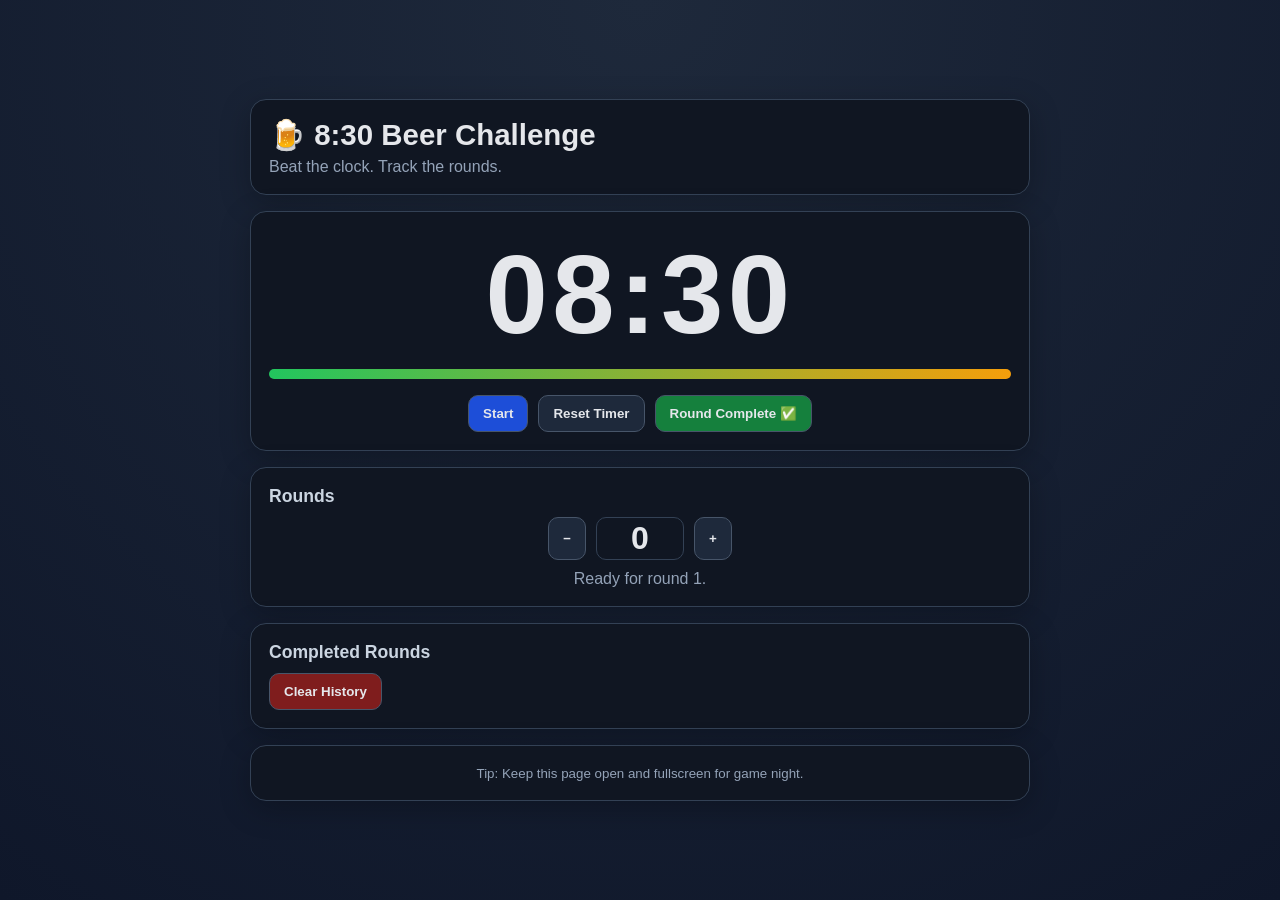
==== beer-830-challenge/index.html @ fb4b625d "Add 8:30 beer challenge countdown web app" ====
<!doctype html>
<html lang="en">
<head>
  <meta charset="UTF-8" />
  <meta name="viewport" content="width=device-width, initial-scale=1.0" />
  <title>8:30 Beer Challenge</title>
  <link rel="stylesheet" href="styles.css" />
</head>
<body>
  <main class="app">
    <header>
      <h1>🍺 8:30 Beer Challenge</h1>
      <p class="subtitle">Beat the clock. Track the rounds.</p>
    </header>

    <section class="timer-card">
      <div id="timer" class="timer">08:30</div>
      <div class="progress-wrap">
        <div id="progressBar" class="progress-bar"></div>
      </div>
      <div class="controls">
        <button id="startPauseBtn" class="primary">Start</button>
        <button id="resetBtn">Reset Timer</button>
        <button id="roundDoneBtn" class="success">Round Complete ✅</button>
      </div>
    </section>

    <section class="rounds-card">
      <h2>Rounds</h2>
      <div class="rounds-row">
        <button id="minusRoundBtn">−</button>
        <div id="roundCount" class="round-count">0</div>
        <button id="plusRoundBtn">+</button>
      </div>
      <p id="statusText" class="status">Ready for round 1.</p>
    </section>

    <section class="history-card">
      <h2>Completed Rounds</h2>
      <ul id="historyList"></ul>
      <button id="clearHistoryBtn" class="danger">Clear History</button>
    </section>

    <footer>
      <small>Tip: Keep this page open and fullscreen for game night.</small>
    </footer>
  </main>

  <script src="script.js"></script>
</body>
</html>
---- beer-830-challenge/styles.css ----
:root {
  --bg: #0f172a;
  --card: #111827;
  --text: #e5e7eb;
  --muted: #94a3b8;
  --accent: #f59e0b;
  --accent2: #22c55e;
  --danger: #ef4444;
}

* { box-sizing: border-box; }
body {
  margin: 0;
  min-height: 100vh;
  font-family: Inter, Segoe UI, Roboto, Arial, sans-serif;
  color: var(--text);
  background: radial-gradient(circle at top, #1e293b, var(--bg));
  display: grid;
  place-items: center;
  padding: 24px;
}

.app {
  width: min(780px, 96vw);
  display: grid;
  gap: 16px;
}

header, .timer-card, .rounds-card, .history-card, footer {
  background: color-mix(in hsl, var(--card), black 10%);
  border: 1px solid #334155;
  border-radius: 16px;
  padding: 18px;
  box-shadow: 0 8px 30px rgba(0,0,0,.25);
}

h1 { margin: 0; font-size: clamp(1.4rem, 2.3vw, 2.1rem); }
.subtitle { margin: 6px 0 0; color: var(--muted); }

.timer {
  font-size: clamp(3rem, 12vw, 7rem);
  font-weight: 800;
  letter-spacing: 0.04em;
  text-align: center;
}

.progress-wrap {
  width: 100%;
  height: 10px;
  background: #1f2937;
  border-radius: 999px;
  overflow: hidden;
  margin: 10px 0 16px;
}

.progress-bar {
  width: 100%;
  height: 100%;
  background: linear-gradient(90deg, var(--accent2), var(--accent));
  transition: width 0.25s linear;
}

.controls, .rounds-row {
  display: flex;
  gap: 10px;
  flex-wrap: wrap;
  justify-content: center;
}

button {
  border: 1px solid #475569;
  background: #1e293b;
  color: var(--text);
  border-radius: 10px;
  padding: 10px 14px;
  font-weight: 600;
  cursor: pointer;
}

button:hover { filter: brightness(1.15); }
.primary { background: #1d4ed8; }
.success { background: #15803d; }
.danger { background: #7f1d1d; }

.round-count {
  min-width: 88px;
  text-align: center;
  font-size: 2rem;
  font-weight: 800;
  padding: 2px 10px;
  border: 1px solid #334155;
  border-radius: 10px;
}

.status { text-align: center; color: var(--muted); margin: 10px 0 0; }

h2 { margin: 0 0 10px; font-size: 1.1rem; color: #cbd5e1; }
#historyList { margin: 0; padding-left: 20px; color: #d1d5db; }
#historyList li { margin: 6px 0; }

footer { text-align: center; color: var(--muted); }

.flash {
  animation: flash 1s ease-in-out infinite;
}

@keyframes flash {
  0%, 100% { color: #fff; text-shadow: 0 0 0 transparent; }
  50% { color: #fecaca; text-shadow: 0 0 24px rgba(239,68,68,.8); }
}
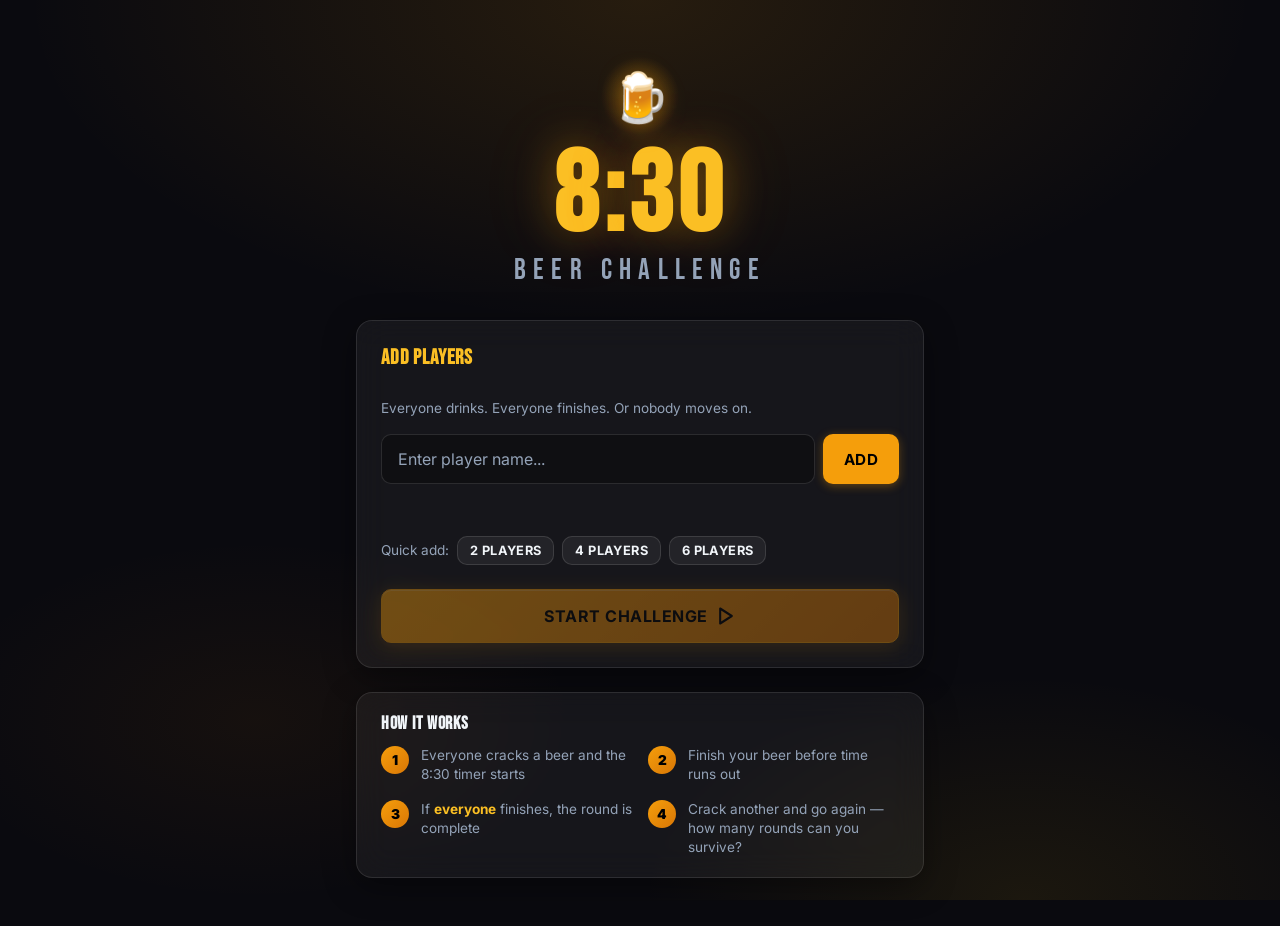
==== commit f4f78a34: "Redesign 8:30 Beer Challenge with immersive game experience Complete rebuild with player management," ====
--- a/beer-830-challenge/index.html
+++ b/beer-830-challenge/index.html
@@ -4,47 +4,182 @@
   <meta charset="UTF-8" />
   <meta name="viewport" content="width=device-width, initial-scale=1.0" />
   <title>8:30 Beer Challenge</title>
+  <link rel="preconnect" href="https://fonts.googleapis.com" />
+  <link rel="preconnect" href="https://fonts.gstatic.com" crossorigin />
+  <link href="https://fonts.googleapis.com/css2?family=Bebas+Neue&family=Inter:wght@400;600;700;900&display=swap" rel="stylesheet" />
   <link rel="stylesheet" href="styles.css" />
 </head>
 <body>
-  <main class="app">
-    <header>
-      <h1>🍺 8:30 Beer Challenge</h1>
-      <p class="subtitle">Beat the clock. Track the rounds.</p>
+
+  <!-- Animated background layers -->
+  <div class="bg-gradient"></div>
+  <canvas id="bubbleCanvas" class="bubble-canvas"></canvas>
+
+  <!-- Confetti canvas (hidden until celebration) -->
+  <canvas id="confettiCanvas" class="confetti-canvas"></canvas>
+
+  <!-- ========== SCREEN: SETUP ========== -->
+  <div id="setupScreen" class="screen active">
+    <div class="logo-section">
+      <div class="beer-icon-wrap">
+        <div class="beer-icon">🍺</div>
+      </div>
+      <h1 class="logo-title">8<span class="colon-blink">:</span>30</h1>
+      <p class="logo-sub">BEER CHALLENGE</p>
+    </div>
+
+    <div class="glass-card setup-card">
+      <h2>Add Players</h2>
+      <p class="hint">Everyone drinks. Everyone finishes. Or nobody moves on.</p>
+
+      <div class="player-input-row">
+        <input type="text" id="playerNameInput" placeholder="Enter player name..." maxlength="20" autocomplete="off" />
+        <button id="addPlayerBtn" class="btn btn-amber">Add</button>
+      </div>
+
+      <div id="playerList" class="player-chips"></div>
+
+      <div class="quick-add">
+        <span class="hint">Quick add:</span>
+        <button class="btn btn-ghost btn-sm" data-quick="2">2 Players</button>
+        <button class="btn btn-ghost btn-sm" data-quick="4">4 Players</button>
+        <button class="btn btn-ghost btn-sm" data-quick="6">6 Players</button>
+      </div>
+
+      <button id="startGameBtn" class="btn btn-primary btn-lg" disabled>
+        <span>Start Challenge</span>
+        <svg width="20" height="20" viewBox="0 0 24 24" fill="none" stroke="currentColor" stroke-width="2.5" stroke-linecap="round" stroke-linejoin="round"><polygon points="5 3 19 12 5 21 5 3"/></svg>
+      </button>
+    </div>
+
+    <div class="rules-card glass-card">
+      <h3>How It Works</h3>
+      <div class="rules-grid">
+        <div class="rule">
+          <div class="rule-num">1</div>
+          <p>Everyone cracks a beer and the 8:30 timer starts</p>
+        </div>
+        <div class="rule">
+          <div class="rule-num">2</div>
+          <p>Finish your beer before time runs out</p>
+        </div>
+        <div class="rule">
+          <div class="rule-num">3</div>
+          <p>If <strong>everyone</strong> finishes, the round is complete</p>
+        </div>
+        <div class="rule">
+          <div class="rule-num">4</div>
+          <p>Crack another and go again — how many rounds can you survive?</p>
+        </div>
+      </div>
+    </div>
+  </div>
+
+  <!-- ========== SCREEN: GAME ========== -->
+  <div id="gameScreen" class="screen">
+    <header class="game-header">
+      <div class="header-left">
+        <span class="round-badge" id="roundBadge">ROUND 1</span>
+      </div>
+      <h1 class="header-title">8<span class="colon-blink">:</span>30</h1>
+      <button id="menuBtn" class="btn btn-ghost btn-icon" title="Menu">
+        <svg width="22" height="22" viewBox="0 0 24 24" fill="none" stroke="currentColor" stroke-width="2" stroke-linecap="round"><line x1="3" y1="6" x2="21" y2="6"/><line x1="3" y1="12" x2="21" y2="12"/><line x1="3" y1="18" x2="21" y2="18"/></svg>
+      </button>
     </header>
 
-    <section class="timer-card">
-      <div id="timer" class="timer">08:30</div>
-      <div class="progress-wrap">
-        <div id="progressBar" class="progress-bar"></div>
+    <!-- Timer Section -->
+    <div class="timer-section">
+      <div class="timer-ring-wrap">
+        <svg class="timer-ring" viewBox="0 0 200 200">
+          <circle class="timer-ring-bg" cx="100" cy="100" r="90" />
+          <circle class="timer-ring-progress" id="timerRingProgress" cx="100" cy="100" r="90" />
+        </svg>
+        <div class="timer-inner">
+          <div class="timer-display" id="timerDisplay">08:30</div>
+          <div class="timer-label" id="timerLabel">TAP TO START</div>
+        </div>
       </div>
-      <div class="controls">
-        <button id="startPauseBtn" class="primary">Start</button>
-        <button id="resetBtn">Reset Timer</button>
-        <button id="roundDoneBtn" class="success">Round Complete ✅</button>
+    </div>
+
+    <!-- Beer Glass Fill Visual -->
+    <div class="beer-glass-section">
+      <div class="beer-glass">
+        <div class="beer-fill" id="beerFill">
+          <div class="beer-foam"></div>
+          <div class="beer-liquid"></div>
+        </div>
+        <div class="glass-shine"></div>
       </div>
-    </section>
+      <p class="beer-label" id="beerLabel">Full beer — ready to drink!</p>
+    </div>
 
-    <section class="rounds-card">
-      <h2>Rounds</h2>
-      <div class="rounds-row">
-        <button id="minusRoundBtn">−</button>
-        <div id="roundCount" class="round-count">0</div>
-        <button id="plusRoundBtn">+</button>
+    <!-- Controls -->
+    <div class="controls-row">
+      <button id="startPauseBtn" class="btn btn-primary btn-lg">
+        <svg class="icon-play" width="22" height="22" viewBox="0 0 24 24" fill="none" stroke="currentColor" stroke-width="2.5" stroke-linecap="round" stroke-linejoin="round"><polygon points="5 3 19 12 5 21 5 3"/></svg>
+        <svg class="icon-pause" width="22" height="22" viewBox="0 0 24 24" fill="none" stroke="currentColor" stroke-width="2.5" stroke-linecap="round"><line x1="6" y1="4" x2="6" y2="20"/><line x1="18" y1="4" x2="18" y2="20"/></svg>
+        <span id="startPauseText">Start</span>
+      </button>
+      <button id="resetBtn" class="btn btn-ghost btn-lg">Reset</button>
+    </div>
+
+    <!-- Players Grid -->
+    <div class="glass-card players-card">
+      <h2>Players <span id="survivorCount" class="survivor-count"></span></h2>
+      <div id="playersGrid" class="players-grid"></div>
+    </div>
+
+    <!-- Round Complete Button -->
+    <button id="roundCompleteBtn" class="btn btn-success btn-xl round-complete-btn">
+      <span>Everyone Finished! Next Round</span>
+      <svg width="24" height="24" viewBox="0 0 24 24" fill="none" stroke="currentColor" stroke-width="2.5" stroke-linecap="round" stroke-linejoin="round"><polyline points="20 6 9 17 4 12"/></svg>
+    </button>
+
+    <!-- History -->
+    <div class="glass-card history-card">
+      <h2>Round History</h2>
+      <div id="historyList" class="history-list">
+        <p class="hint">No rounds completed yet. Let's go!</p>
       </div>
-      <p id="statusText" class="status">Ready for round 1.</p>
-    </section>
+    </div>
+  </div>
 
-    <section class="history-card">
-      <h2>Completed Rounds</h2>
-      <ul id="historyList"></ul>
-      <button id="clearHistoryBtn" class="danger">Clear History</button>
-    </section>
+  <!-- ========== SCREEN: GAME OVER ========== -->
+  <div id="gameOverScreen" class="screen">
+    <div class="game-over-content">
+      <div class="trophy">🏆</div>
+      <h1 class="game-over-title">Challenge Complete!</h1>
+      <div class="final-stats glass-card">
+        <div class="stat-big">
+          <span class="stat-number" id="finalRounds">0</span>
+          <span class="stat-label">Rounds Survived</span>
+        </div>
+        <div class="stat-big">
+          <span class="stat-number" id="finalBeers">0</span>
+          <span class="stat-label">Total Beers</span>
+        </div>
+        <div class="stat-big">
+          <span class="stat-number" id="finalTime">0:00</span>
+          <span class="stat-label">Total Time</span>
+        </div>
+      </div>
+      <div id="finalPlayerStats" class="final-player-stats"></div>
+      <div class="game-over-actions">
+        <button id="playAgainBtn" class="btn btn-primary btn-lg">Play Again</button>
+        <button id="newPlayersBtn" class="btn btn-ghost btn-lg">New Players</button>
+      </div>
+    </div>
+  </div>
 
-    <footer>
-      <small>Tip: Keep this page open and fullscreen for game night.</small>
-    </footer>
-  </main>
+  <!-- ========== MENU OVERLAY ========== -->
+  <div id="menuOverlay" class="overlay">
+    <div class="overlay-content glass-card">
+      <h2>Menu</h2>
+      <button id="endGameBtn" class="btn btn-danger btn-lg btn-full">End Challenge</button>
+      <button id="resetGameBtn" class="btn btn-ghost btn-lg btn-full">Reset Current Round</button>
+      <button id="closeMenuBtn" class="btn btn-ghost btn-lg btn-full">Close</button>
+    </div>
+  </div>
 
   <script src="script.js"></script>
 </body>
--- a/beer-830-challenge/styles.css
+++ b/beer-830-challenge/styles.css
@@ -1,110 +1,785 @@
+/* ============================
+   8:30 BEER CHALLENGE — STYLES
+   ============================ */
+
 :root {
-  --bg: #0f172a;
-  --card: #111827;
-  --text: #e5e7eb;
-  --muted: #94a3b8;
-  --accent: #f59e0b;
-  --accent2: #22c55e;
-  --danger: #ef4444;
-}
-
-* { box-sizing: border-box; }
+  --bg-dark: #0a0a0f;
+  --bg-mid: #12121a;
+  --amber: #f59e0b;
+  --amber-light: #fbbf24;
+  --amber-glow: rgba(245, 158, 11, 0.35);
+  --gold: #eab308;
+  --beer: #d97706;
+  --foam: #fef3c7;
+  --green: #22c55e;
+  --green-glow: rgba(34, 197, 94, 0.3);
+  --red: #ef4444;
+  --red-glow: rgba(239, 68, 68, 0.3);
+  --text: #f1f5f9;
+  --text-dim: #94a3b8;
+  --glass-bg: rgba(255, 255, 255, 0.05);
+  --glass-border: rgba(255, 255, 255, 0.1);
+  --glass-shadow: 0 8px 32px rgba(0, 0, 0, 0.4);
+  --radius: 16px;
+  --radius-sm: 10px;
+  --radius-xs: 6px;
+  --transition: 0.3s cubic-bezier(0.4, 0, 0.2, 1);
+}
+
+/* ---- RESET ---- */
+*, *::before, *::after { box-sizing: border-box; margin: 0; padding: 0; }
+
+html {
+  scroll-behavior: smooth;
+  -webkit-tap-highlight-color: transparent;
+}
+
 body {
-  margin: 0;
-  min-height: 100vh;
-  font-family: Inter, Segoe UI, Roboto, Arial, sans-serif;
+  font-family: 'Inter', system-ui, -apple-system, sans-serif;
   color: var(--text);
-  background: radial-gradient(circle at top, #1e293b, var(--bg));
+  background: var(--bg-dark);
+  min-height: 100dvh;
+  overflow-x: hidden;
+  -webkit-font-smoothing: antialiased;
+}
+
+/* ---- BACKGROUNDS ---- */
+.bg-gradient {
+  position: fixed;
+  inset: 0;
+  z-index: 0;
+  background:
+    radial-gradient(ellipse 80% 60% at 50% 0%, rgba(245, 158, 11, 0.12) 0%, transparent 60%),
+    radial-gradient(ellipse 60% 50% at 80% 100%, rgba(234, 179, 8, 0.08) 0%, transparent 50%),
+    radial-gradient(ellipse 50% 40% at 20% 80%, rgba(217, 119, 6, 0.06) 0%, transparent 50%),
+    var(--bg-dark);
+  pointer-events: none;
+}
+
+.bubble-canvas {
+  position: fixed;
+  inset: 0;
+  z-index: 1;
+  pointer-events: none;
+  opacity: 0.5;
+}
+
+.confetti-canvas {
+  position: fixed;
+  inset: 0;
+  z-index: 100;
+  pointer-events: none;
+}
+
+/* ---- SCREENS ---- */
+.screen {
+  position: relative;
+  z-index: 10;
+  display: none;
+  flex-direction: column;
+  align-items: center;
+  gap: 24px;
+  padding: 24px 16px 48px;
+  max-width: 600px;
+  margin: 0 auto;
+  min-height: 100dvh;
+}
+.screen.active { display: flex; }
+
+/* ---- GLASS CARD ---- */
+.glass-card {
+  width: 100%;
+  background: var(--glass-bg);
+  border: 1px solid var(--glass-border);
+  border-radius: var(--radius);
+  padding: 24px;
+  backdrop-filter: blur(16px);
+  -webkit-backdrop-filter: blur(16px);
+  box-shadow: var(--glass-shadow);
+}
+
+/* ---- TYPOGRAPHY ---- */
+h1, h2, h3 { font-family: 'Bebas Neue', 'Inter', sans-serif; letter-spacing: 0.04em; }
+h2 { font-size: 1.3rem; color: var(--amber-light); margin-bottom: 12px; }
+h3 { font-size: 1.1rem; color: var(--text); margin-bottom: 8px; }
+.hint { color: var(--text-dim); font-size: 0.85rem; line-height: 1.5; }
+
+/* ---- BUTTONS ---- */
+.btn {
+  display: inline-flex;
+  align-items: center;
+  justify-content: center;
+  gap: 8px;
+  padding: 12px 20px;
+  border: 1px solid transparent;
+  border-radius: var(--radius-sm);
+  font-family: 'Inter', sans-serif;
+  font-weight: 700;
+  font-size: 0.95rem;
+  cursor: pointer;
+  transition: all var(--transition);
+  white-space: nowrap;
+  text-transform: uppercase;
+  letter-spacing: 0.03em;
+  position: relative;
+  overflow: hidden;
+}
+.btn:active { transform: scale(0.96); }
+.btn:disabled { opacity: 0.4; pointer-events: none; }
+
+.btn-primary {
+  background: linear-gradient(135deg, var(--amber), var(--beer));
+  color: #000;
+  border-color: var(--amber);
+  box-shadow: 0 4px 20px var(--amber-glow), inset 0 1px 0 rgba(255,255,255,0.2);
+}
+.btn-primary:hover { box-shadow: 0 6px 30px var(--amber-glow), inset 0 1px 0 rgba(255,255,255,0.3); filter: brightness(1.1); }
+
+.btn-amber {
+  background: var(--amber);
+  color: #000;
+  box-shadow: 0 2px 10px var(--amber-glow);
+}
+.btn-amber:hover { filter: brightness(1.15); }
+
+.btn-success {
+  background: linear-gradient(135deg, var(--green), #16a34a);
+  color: #fff;
+  box-shadow: 0 4px 20px var(--green-glow);
+}
+.btn-success:hover { filter: brightness(1.1); box-shadow: 0 6px 30px var(--green-glow); }
+
+.btn-danger {
+  background: linear-gradient(135deg, var(--red), #dc2626);
+  color: #fff;
+  box-shadow: 0 4px 20px var(--red-glow);
+}
+.btn-danger:hover { filter: brightness(1.1); }
+
+.btn-ghost {
+  background: rgba(255,255,255,0.06);
+  color: var(--text);
+  border: 1px solid rgba(255,255,255,0.12);
+}
+.btn-ghost:hover { background: rgba(255,255,255,0.12); }
+
+.btn-sm { padding: 6px 12px; font-size: 0.8rem; }
+.btn-lg { padding: 16px 28px; font-size: 1rem; }
+.btn-xl { padding: 20px 36px; font-size: 1.1rem; }
+.btn-full { width: 100%; }
+.btn-icon { padding: 10px; }
+
+/* ---- SETUP SCREEN ---- */
+.logo-section {
+  text-align: center;
+  padding: 32px 0 8px;
+}
+
+.beer-icon-wrap {
+  display: inline-flex;
+  align-items: center;
+  justify-content: center;
+  width: 80px;
+  height: 80px;
+  border-radius: 50%;
+  background: radial-gradient(circle, var(--amber-glow), transparent 70%);
+  margin-bottom: 12px;
+  animation: float 3s ease-in-out infinite;
+}
+
+.beer-icon {
+  font-size: 3rem;
+  filter: drop-shadow(0 4px 12px var(--amber-glow));
+}
+
+.logo-title {
+  font-family: 'Bebas Neue', sans-serif;
+  font-size: clamp(4rem, 14vw, 7rem);
+  line-height: 0.9;
+  color: var(--amber-light);
+  text-shadow: 0 0 40px var(--amber-glow), 0 0 80px rgba(245, 158, 11, 0.15);
+}
+
+.logo-sub {
+  font-family: 'Bebas Neue', sans-serif;
+  font-size: clamp(1.2rem, 4vw, 1.8rem);
+  letter-spacing: 0.25em;
+  color: var(--text-dim);
+  margin-top: 4px;
+}
+
+.colon-blink {
+  animation: blink 1.5s ease-in-out infinite;
+}
+
+@keyframes blink {
+  0%, 100% { opacity: 1; }
+  50% { opacity: 0.3; }
+}
+
+@keyframes float {
+  0%, 100% { transform: translateY(0); }
+  50% { transform: translateY(-8px); }
+}
+
+/* Setup Card */
+.setup-card {
+  display: flex;
+  flex-direction: column;
+  gap: 16px;
+}
+
+.player-input-row {
+  display: flex;
+  gap: 8px;
+}
+
+.player-input-row input {
+  flex: 1;
+  padding: 14px 16px;
+  border: 1px solid rgba(255,255,255,0.12);
+  border-radius: var(--radius-sm);
+  background: rgba(0,0,0,0.3);
+  color: var(--text);
+  font-size: 1rem;
+  font-family: 'Inter', sans-serif;
+  outline: none;
+  transition: border-color var(--transition);
+}
+.player-input-row input:focus {
+  border-color: var(--amber);
+  box-shadow: 0 0 0 3px var(--amber-glow);
+}
+.player-input-row input::placeholder { color: var(--text-dim); }
+
+.player-chips {
+  display: flex;
+  flex-wrap: wrap;
+  gap: 8px;
+  min-height: 20px;
+}
+
+.player-chip {
+  display: inline-flex;
+  align-items: center;
+  gap: 6px;
+  padding: 8px 14px;
+  background: linear-gradient(135deg, rgba(245, 158, 11, 0.15), rgba(245, 158, 11, 0.05));
+  border: 1px solid rgba(245, 158, 11, 0.25);
+  border-radius: 999px;
+  font-size: 0.85rem;
+  font-weight: 600;
+  color: var(--amber-light);
+  animation: chipIn 0.3s cubic-bezier(0.34, 1.56, 0.64, 1);
+}
+
+@keyframes chipIn {
+  0% { transform: scale(0); opacity: 0; }
+  100% { transform: scale(1); opacity: 1; }
+}
+
+.player-chip .remove-player {
+  cursor: pointer;
+  opacity: 0.5;
+  font-size: 1.1rem;
+  line-height: 1;
+  transition: opacity var(--transition);
+}
+.player-chip .remove-player:hover { opacity: 1; }
+
+.quick-add {
+  display: flex;
+  align-items: center;
+  gap: 8px;
+  flex-wrap: wrap;
+}
+
+#startGameBtn {
+  margin-top: 8px;
+  width: 100%;
+}
+
+/* Rules */
+.rules-card { padding: 20px 24px; }
+.rules-grid {
   display: grid;
-  place-items: center;
+  grid-template-columns: 1fr 1fr;
+  gap: 16px;
+  margin-top: 12px;
+}
+.rule {
+  display: flex;
+  gap: 12px;
+  align-items: flex-start;
+}
+.rule-num {
+  flex-shrink: 0;
+  width: 28px;
+  height: 28px;
+  border-radius: 50%;
+  background: linear-gradient(135deg, var(--amber), var(--beer));
+  color: #000;
+  font-weight: 900;
+  font-size: 0.85rem;
+  display: flex;
+  align-items: center;
+  justify-content: center;
+}
+.rule p { font-size: 0.85rem; color: var(--text-dim); line-height: 1.4; }
+.rule strong { color: var(--amber-light); }
+
+@media (max-width: 500px) {
+  .rules-grid { grid-template-columns: 1fr; }
+}
+
+/* ---- GAME SCREEN ---- */
+.game-header {
+  display: flex;
+  align-items: center;
+  justify-content: space-between;
+  width: 100%;
+  padding: 8px 0;
+}
+
+.header-title {
+  font-family: 'Bebas Neue', sans-serif;
+  font-size: 1.6rem;
+  color: var(--amber-light);
+  text-shadow: 0 0 20px var(--amber-glow);
+}
+
+.round-badge {
+  display: inline-block;
+  padding: 6px 16px;
+  background: linear-gradient(135deg, var(--amber), var(--beer));
+  color: #000;
+  font-family: 'Bebas Neue', sans-serif;
+  font-size: 1rem;
+  letter-spacing: 0.08em;
+  border-radius: 999px;
+  box-shadow: 0 2px 12px var(--amber-glow);
+}
+
+/* ---- TIMER RING ---- */
+.timer-section {
+  display: flex;
+  justify-content: center;
+  padding: 8px 0;
+}
+
+.timer-ring-wrap {
+  position: relative;
+  width: min(280px, 70vw);
+  height: min(280px, 70vw);
+  cursor: pointer;
+}
+
+.timer-ring {
+  width: 100%;
+  height: 100%;
+  transform: rotate(-90deg);
+}
+
+.timer-ring-bg {
+  fill: none;
+  stroke: rgba(255, 255, 255, 0.06);
+  stroke-width: 6;
+}
+
+.timer-ring-progress {
+  fill: none;
+  stroke: url(#timerGradient);
+  stroke-width: 6;
+  stroke-linecap: round;
+  stroke-dasharray: 565.48;
+  stroke-dashoffset: 0;
+  transition: stroke-dashoffset 0.5s linear;
+  filter: drop-shadow(0 0 8px var(--amber-glow));
+}
+
+.timer-inner {
+  position: absolute;
+  inset: 0;
+  display: flex;
+  flex-direction: column;
+  align-items: center;
+  justify-content: center;
+}
+
+.timer-display {
+  font-family: 'Bebas Neue', sans-serif;
+  font-size: clamp(3.5rem, 14vw, 5.5rem);
+  line-height: 1;
+  color: var(--text);
+  text-shadow: 0 0 30px rgba(255,255,255,0.15);
+  transition: color 0.3s;
+}
+
+.timer-label {
+  font-size: 0.75rem;
+  font-weight: 700;
+  letter-spacing: 0.15em;
+  color: var(--text-dim);
+  text-transform: uppercase;
+  margin-top: 4px;
+}
+
+/* Timer States */
+.timer-running .timer-display { color: var(--amber-light); }
+.timer-danger .timer-display {
+  color: var(--red);
+  animation: pulse-danger 0.8s ease-in-out infinite;
+}
+.timer-danger .timer-ring-progress {
+  stroke: var(--red) !important;
+  filter: drop-shadow(0 0 16px var(--red-glow));
+}
+.timer-expired .timer-display {
+  color: var(--red);
+  animation: flash-expired 0.5s ease-in-out infinite;
+}
+
+@keyframes pulse-danger {
+  0%, 100% { transform: scale(1); text-shadow: 0 0 20px var(--red-glow); }
+  50% { transform: scale(1.04); text-shadow: 0 0 40px var(--red-glow); }
+}
+
+@keyframes flash-expired {
+  0%, 100% { opacity: 1; }
+  50% { opacity: 0.4; }
+}
+
+/* ---- BEER GLASS ---- */
+.beer-glass-section {
+  display: flex;
+  flex-direction: column;
+  align-items: center;
+  gap: 8px;
+}
+
+.beer-glass {
+  position: relative;
+  width: 60px;
+  height: 90px;
+  border: 3px solid rgba(255, 255, 255, 0.2);
+  border-top: none;
+  border-radius: 0 0 8px 8px;
+  overflow: hidden;
+  background: rgba(0, 0, 0, 0.3);
+}
+
+.beer-fill {
+  position: absolute;
+  bottom: 0;
+  left: 0;
+  right: 0;
+  height: 100%;
+  transition: height 0.5s linear;
+}
+
+.beer-liquid {
+  position: absolute;
+  inset: 0;
+  background: linear-gradient(to top, #b45309, #d97706, #f59e0b);
+  opacity: 0.85;
+}
+
+.beer-foam {
+  position: absolute;
+  top: -6px;
+  left: -2px;
+  right: -2px;
+  height: 14px;
+  background: radial-gradient(ellipse at 30% 80%, var(--foam), #fde68a);
+  border-radius: 50% 50% 0 0;
+  z-index: 1;
+}
+
+.glass-shine {
+  position: absolute;
+  top: 4px;
+  left: 4px;
+  width: 8px;
+  height: 60%;
+  background: linear-gradient(to bottom, rgba(255,255,255,0.25), transparent);
+  border-radius: 4px;
+}
+
+.beer-label {
+  font-size: 0.75rem;
+  color: var(--text-dim);
+  text-align: center;
+}
+
+/* ---- CONTROLS ---- */
+.controls-row {
+  display: flex;
+  gap: 12px;
+  width: 100%;
+}
+.controls-row .btn { flex: 1; }
+
+#startPauseBtn .icon-pause { display: none; }
+#startPauseBtn.running .icon-play { display: none; }
+#startPauseBtn.running .icon-pause { display: block; }
+
+/* ---- PLAYERS GRID ---- */
+.players-card { }
+.survivor-count { font-family: 'Inter', sans-serif; font-size: 0.8rem; color: var(--text-dim); font-weight: 600; }
+
+.players-grid {
+  display: grid;
+  grid-template-columns: repeat(auto-fill, minmax(130px, 1fr));
+  gap: 10px;
+}
+
+.player-card {
+  display: flex;
+  flex-direction: column;
+  align-items: center;
+  gap: 6px;
+  padding: 14px 10px;
+  border-radius: var(--radius-sm);
+  border: 1px solid rgba(255,255,255,0.08);
+  background: rgba(255,255,255,0.03);
+  cursor: pointer;
+  transition: all var(--transition);
+  user-select: none;
+}
+.player-card:hover { background: rgba(255,255,255,0.06); }
+
+.player-avatar {
+  width: 44px;
+  height: 44px;
+  border-radius: 50%;
+  display: flex;
+  align-items: center;
+  justify-content: center;
+  font-size: 1.2rem;
+  font-weight: 900;
+  background: linear-gradient(135deg, rgba(245, 158, 11, 0.2), rgba(245, 158, 11, 0.05));
+  border: 2px solid rgba(245, 158, 11, 0.3);
+  color: var(--amber-light);
+  transition: all var(--transition);
+}
+
+.player-card .player-name {
+  font-size: 0.8rem;
+  font-weight: 600;
+  text-align: center;
+  color: var(--text);
+  transition: color var(--transition);
+}
+
+.player-card .player-status {
+  font-size: 0.65rem;
+  font-weight: 700;
+  text-transform: uppercase;
+  letter-spacing: 0.08em;
+  color: var(--text-dim);
+}
+
+/* Player States */
+.player-card.drinking .player-avatar {
+  background: linear-gradient(135deg, rgba(245, 158, 11, 0.3), rgba(245, 158, 11, 0.1));
+  border-color: var(--amber);
+  box-shadow: 0 0 16px var(--amber-glow);
+}
+.player-card.drinking .player-status { color: var(--amber-light); }
+
+.player-card.finished .player-avatar {
+  background: linear-gradient(135deg, rgba(34, 197, 94, 0.3), rgba(34, 197, 94, 0.1));
+  border-color: var(--green);
+  box-shadow: 0 0 16px var(--green-glow);
+}
+.player-card.finished .player-name { color: var(--green); }
+.player-card.finished .player-status { color: var(--green); }
+
+.player-card.out .player-avatar {
+  background: rgba(239, 68, 68, 0.1);
+  border-color: rgba(239, 68, 68, 0.3);
+  opacity: 0.5;
+}
+.player-card.out .player-name { color: var(--text-dim); text-decoration: line-through; }
+.player-card.out .player-status { color: var(--red); }
+
+/* ---- ROUND COMPLETE BUTTON ---- */
+.round-complete-btn {
+  width: 100%;
+  position: relative;
+}
+.round-complete-btn::before {
+  content: '';
+  position: absolute;
+  inset: -2px;
+  border-radius: calc(var(--radius-sm) + 2px);
+  background: linear-gradient(135deg, var(--green), var(--amber));
+  z-index: -1;
+  opacity: 0;
+  transition: opacity 0.5s;
+}
+.round-complete-btn.glow::before { opacity: 0.5; }
+
+/* ---- HISTORY ---- */
+.history-card { }
+.history-list { display: flex; flex-direction: column; gap: 8px; }
+
+.history-entry {
+  display: flex;
+  align-items: center;
+  gap: 12px;
+  padding: 12px 16px;
+  background: rgba(255,255,255,0.03);
+  border-radius: var(--radius-sm);
+  border-left: 3px solid var(--amber);
+  animation: slideIn 0.4s cubic-bezier(0.34, 1.56, 0.64, 1);
+}
+
+@keyframes slideIn {
+  0% { transform: translateX(-20px); opacity: 0; }
+  100% { transform: translateX(0); opacity: 1; }
+}
+
+.history-round {
+  font-family: 'Bebas Neue', sans-serif;
+  font-size: 1.4rem;
+  color: var(--amber-light);
+  min-width: 60px;
+}
+
+.history-details {
+  flex: 1;
+  font-size: 0.8rem;
+  color: var(--text-dim);
+  line-height: 1.4;
+}
+
+.history-time {
+  font-size: 0.75rem;
+  color: var(--text-dim);
+  opacity: 0.7;
+}
+
+/* ---- GAME OVER ---- */
+#gameOverScreen {
+  justify-content: center;
+  text-align: center;
+}
+
+.game-over-content {
+  display: flex;
+  flex-direction: column;
+  align-items: center;
+  gap: 24px;
+  width: 100%;
+}
+
+.trophy {
+  font-size: 5rem;
+  animation: float 2s ease-in-out infinite;
+  filter: drop-shadow(0 8px 24px rgba(234, 179, 8, 0.4));
+}
+
+.game-over-title {
+  font-family: 'Bebas Neue', sans-serif;
+  font-size: clamp(2rem, 8vw, 3.5rem);
+  color: var(--amber-light);
+  text-shadow: 0 0 40px var(--amber-glow);
+}
+
+.final-stats {
+  display: grid;
+  grid-template-columns: repeat(3, 1fr);
+  gap: 16px;
+  text-align: center;
+}
+
+.stat-big {
+  display: flex;
+  flex-direction: column;
+  gap: 4px;
+}
+
+.stat-number {
+  font-family: 'Bebas Neue', sans-serif;
+  font-size: 2.5rem;
+  color: var(--amber-light);
+}
+
+.stat-label {
+  font-size: 0.7rem;
+  text-transform: uppercase;
+  letter-spacing: 0.1em;
+  color: var(--text-dim);
+  font-weight: 700;
+}
+
+.final-player-stats {
+  display: flex;
+  flex-wrap: wrap;
+  gap: 8px;
+  justify-content: center;
+}
+
+.final-player-stat {
+  padding: 8px 16px;
+  background: rgba(255,255,255,0.05);
+  border: 1px solid rgba(255,255,255,0.08);
+  border-radius: 999px;
+  font-size: 0.8rem;
+  color: var(--text);
+}
+
+.final-player-stat .beer-count {
+  color: var(--amber-light);
+  font-weight: 700;
+}
+
+.game-over-actions {
+  display: flex;
+  gap: 12px;
+  width: 100%;
+}
+.game-over-actions .btn { flex: 1; }
+
+/* ---- OVERLAY ---- */
+.overlay {
+  position: fixed;
+  inset: 0;
+  z-index: 200;
+  display: none;
+  align-items: center;
+  justify-content: center;
+  background: rgba(0, 0, 0, 0.7);
+  backdrop-filter: blur(8px);
+  -webkit-backdrop-filter: blur(8px);
   padding: 24px;
 }
-
-.app {
-  width: min(780px, 96vw);
-  display: grid;
-  gap: 16px;
-}
-
-header, .timer-card, .rounds-card, .history-card, footer {
-  background: color-mix(in hsl, var(--card), black 10%);
-  border: 1px solid #334155;
-  border-radius: 16px;
-  padding: 18px;
-  box-shadow: 0 8px 30px rgba(0,0,0,.25);
-}
-
-h1 { margin: 0; font-size: clamp(1.4rem, 2.3vw, 2.1rem); }
-.subtitle { margin: 6px 0 0; color: var(--muted); }
-
-.timer {
-  font-size: clamp(3rem, 12vw, 7rem);
-  font-weight: 800;
-  letter-spacing: 0.04em;
+.overlay.active { display: flex; }
+.overlay-content {
+  max-width: 400px;
+  width: 100%;
+  display: flex;
+  flex-direction: column;
+  gap: 12px;
   text-align: center;
 }
 
-.progress-wrap {
-  width: 100%;
-  height: 10px;
-  background: #1f2937;
-  border-radius: 999px;
-  overflow: hidden;
-  margin: 10px 0 16px;
-}
-
-.progress-bar {
-  width: 100%;
-  height: 100%;
-  background: linear-gradient(90deg, var(--accent2), var(--accent));
-  transition: width 0.25s linear;
-}
-
-.controls, .rounds-row {
-  display: flex;
-  gap: 10px;
-  flex-wrap: wrap;
-  justify-content: center;
-}
-
-button {
-  border: 1px solid #475569;
-  background: #1e293b;
-  color: var(--text);
-  border-radius: 10px;
-  padding: 10px 14px;
-  font-weight: 600;
-  cursor: pointer;
-}
-
-button:hover { filter: brightness(1.15); }
-.primary { background: #1d4ed8; }
-.success { background: #15803d; }
-.danger { background: #7f1d1d; }
-
-.round-count {
-  min-width: 88px;
-  text-align: center;
-  font-size: 2rem;
-  font-weight: 800;
-  padding: 2px 10px;
-  border: 1px solid #334155;
-  border-radius: 10px;
-}
-
-.status { text-align: center; color: var(--muted); margin: 10px 0 0; }
-
-h2 { margin: 0 0 10px; font-size: 1.1rem; color: #cbd5e1; }
-#historyList { margin: 0; padding-left: 20px; color: #d1d5db; }
-#historyList li { margin: 6px 0; }
-
-footer { text-align: center; color: var(--muted); }
-
-.flash {
-  animation: flash 1s ease-in-out infinite;
-}
-
-@keyframes flash {
-  0%, 100% { color: #fff; text-shadow: 0 0 0 transparent; }
-  50% { color: #fecaca; text-shadow: 0 0 24px rgba(239,68,68,.8); }
-}
+/* ---- SCROLLBAR ---- */
+::-webkit-scrollbar { width: 6px; }
+::-webkit-scrollbar-track { background: transparent; }
+::-webkit-scrollbar-thumb { background: rgba(255,255,255,0.1); border-radius: 999px; }
+::-webkit-scrollbar-thumb:hover { background: rgba(255,255,255,0.2); }
+
+/* ---- RESPONSIVE ---- */
+@media (max-width: 400px) {
+  .screen { padding: 16px 12px 40px; }
+  .glass-card { padding: 16px; }
+  .players-grid { grid-template-columns: repeat(auto-fill, minmax(100px, 1fr)); }
+  .final-stats { grid-template-columns: 1fr; gap: 12px; }
+  .game-over-actions { flex-direction: column; }
+  .controls-row { flex-direction: column; }
+}
+
+/* ---- UTILITY ---- */
+.hidden { display: none !important; }
